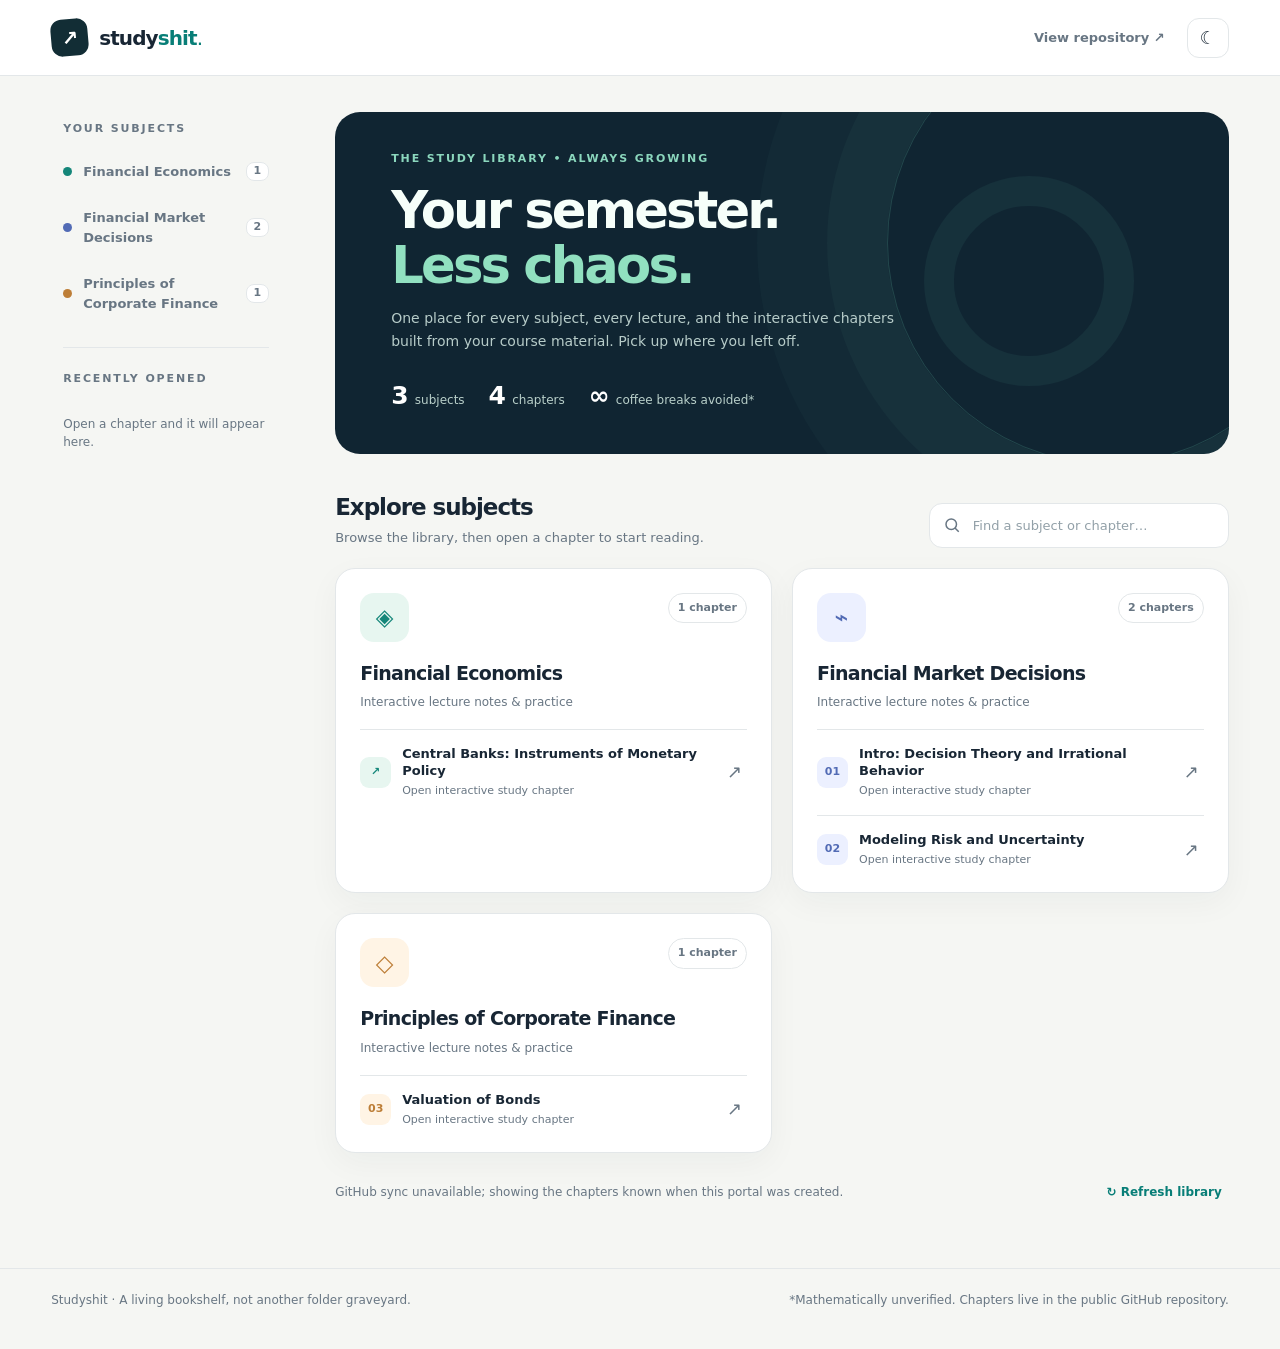
==== index.html @ 7a739404 "Add GitHub Pages study library portal with automatic chapter discovery" ====
<!doctype html>
<html lang="en">
<head>
<meta charset="utf-8">
<meta name="viewport" content="width=device-width, initial-scale=1">
<meta name="theme-color" content="#101d2d">
<meta name="description" content="A living library of interactive finance lectures, organized by subject and chapter.">
<title>Studyshit | Your study library</title>
<style>
:root{color-scheme:light;--bg:#f5f6f3;--paper:#fff;--ink:#182634;--muted:#687683;--line:#e3e7e9;--accent:#087e77;--soft:#e9f5f0;--shadow:0 10px 32px rgba(25,42,50,.045);font-family:Inter,ui-sans-serif,system-ui,-apple-system,BlinkMacSystemFont,"Segoe UI",sans-serif}
*{box-sizing:border-box}
html{scroll-behavior:smooth}
body{margin:0;background:var(--bg);color:var(--ink);line-height:1.5}
button,input{font:inherit}
a{color:inherit;text-decoration:none}
button{cursor:pointer}
:focus-visible{outline:3px solid #23bfae;outline-offset:3px}
.topbar{height:76px;display:flex;align-items:center;justify-content:space-between;gap:16px;padding:0 clamp(18px,4vw,56px);border-bottom:1px solid var(--line);background:var(--paper)}
.brand{display:inline-flex;align-items:center;gap:11px;font-size:20px;font-weight:850;letter-spacing:-.9px}
.brand-mark{display:grid;place-items:center;background:#122d35;color:#fff;width:37px;height:37px;border-radius:11px;font-size:20px;transform:rotate(-5deg)}
.brand span:last-child span{color:var(--accent)}
.top-actions{display:flex;align-items:center;gap:12px}
.small-link{font-size:13px;font-weight:700;color:var(--muted);padding:10px}
.small-link:hover{color:var(--accent)}
.icon-button{border:1px solid var(--line);background:var(--paper);color:var(--ink);min-width:40px;height:40px;padding:0 12px;border-radius:12px;font-size:18px}
.icon-button:hover{border-color:var(--accent)}
.layout{max-width:1490px;margin:0 auto;display:grid;grid-template-columns:230px minmax(0,1fr);gap:54px;padding:36px clamp(18px,4vw,56px) 60px}
.sidebar{position:sticky;top:28px;align-self:start;padding-top:9px}
.sidebar-title,.eyebrow{font-size:11px;font-weight:800;letter-spacing:.17em;text-transform:uppercase;color:var(--muted)}
.sidebar-title{padding:0 12px 13px}
.subject-nav{display:grid;gap:5px}
.subject-nav a{display:flex;align-items:center;gap:11px;border-radius:11px;padding:11px 12px;color:var(--muted);font-size:13px;font-weight:650}
.subject-nav a:hover{background:var(--paper);color:var(--ink)}
.subject-nav .dot{width:9px;height:9px;border-radius:50%;background:var(--dot,#7c9ead);flex:none}
.subject-nav .nav-count{margin-left:auto;font-size:11px;color:var(--muted);background:var(--paper);border:1px solid var(--line);border-radius:8px;padding:0 7px}
.sidebar-divider{height:1px;background:var(--line);margin:23px 12px}
.recent-list{display:grid;gap:6px}
.recent-item{padding:10px 12px;font-size:12px;line-height:1.35;color:var(--muted);border-radius:10px;display:block}
.recent-item:hover{background:var(--paper);color:var(--ink)}
.recent-item strong{display:block;color:var(--ink);font-size:12px;font-weight:750;margin-bottom:2px}
.quiet{font-size:12px;color:var(--muted);padding:2px 12px}
.main{min-width:0}
.hero{position:relative;overflow:hidden;min-height:275px;border-radius:25px;background:#102532;color:#f6fffa;padding:39px clamp(25px,4.5vw,56px);display:flex;align-items:center;isolation:isolate}
.hero:before,.hero:after{content:"";position:absolute;z-index:-1;border:1px solid rgba(125,234,199,.17);border-radius:50%;pointer-events:none}
.hero:before{width:440px;height:440px;right:-100px;top:-90px;box-shadow:0 0 0 60px rgba(133,229,196,.035),0 0 0 130px rgba(133,229,196,.025)}
.hero:after{width:150px;height:150px;right:95px;top:64px;border-width:30px;opacity:.35}
.hero .eyebrow{color:#8bd7bd}
.hero h1{font-size:clamp(31px,4vw,53px);max-width:660px;margin:15px 0 13px;line-height:1.09;font-weight:830;letter-spacing:-.055em}
.hero h1 em{font-style:normal;color:#91e0c0}
.hero p{color:#b7ccc9;font-size:14px;max-width:520px;margin:0;line-height:1.65}
.stats{display:flex;flex-wrap:wrap;gap:24px;margin-top:24px;align-items:center}
.stat{display:flex;align-items:baseline;gap:7px;color:#b9d0ca;font-size:12px}
.stat strong{font-weight:850;color:#fff;font-size:25px;letter-spacing:-.03em}
.content-heading{display:flex;align-items:end;justify-content:space-between;gap:20px;margin:36px 0 20px}
.content-heading h2{margin:0;font-size:23px;letter-spacing:-.045em}
.content-heading p{font-size:13px;margin:4px 0 0;color:var(--muted)}
.search-area{display:flex;align-items:center;gap:10px;max-width:300px;flex:1;background:var(--paper);border:1px solid var(--line);border-radius:13px;padding:0 13px;min-height:45px}
.search-area:focus-within{border-color:var(--accent)}
.search-area svg{flex:none;color:var(--muted)}
.search-area input{width:100%;border:0;outline:0;background:transparent;color:var(--ink);font-size:13px}
.search-area input::placeholder{color:#92a0a8}
.subject-grid{display:grid;grid-template-columns:repeat(2,minmax(0,1fr));gap:20px}
.subject-card{--tone:#12847c;--tint:#eaf8f2;background:var(--paper);border:1px solid var(--line);box-shadow:var(--shadow);border-radius:20px;padding:24px;min-width:0;scroll-margin-top:25px}
.subject-card:hover{border-color:color-mix(in srgb,var(--tone),var(--line) 72%)}
.card-top{display:flex;align-items:flex-start;justify-content:space-between;gap:12px}
.subject-icon{width:49px;height:49px;border-radius:14px;background:var(--tint);color:var(--tone);display:grid;place-items:center;font-size:23px;font-weight:800;flex:none}
.subject-count{color:var(--muted);font-size:11px;font-weight:700;border:1px solid var(--line);border-radius:999px;padding:6px 9px}
.subject-card h3{font-size:19px;letter-spacing:-.038em;line-height:1.22;margin:20px 0 8px}
.subject-meta{margin:0 0 18px;color:var(--muted);font-size:12px}
.chapter-list{border-top:1px solid var(--line)}
.chapter-row{display:flex;align-items:center;gap:12px;border-bottom:1px solid var(--line);padding:15px 0;min-width:0}
.chapter-row:last-child{border-bottom:0;padding-bottom:0}
.chapter-link{flex:1;min-width:0;display:flex;align-items:center;gap:11px}
.chapter-link:hover .chapter-name{color:var(--tone)}
.chapter-number{width:31px;height:31px;display:grid;place-items:center;background:var(--tint);border-radius:9px;color:var(--tone);font-size:11px;font-weight:800;flex:none}
.chapter-info{min-width:0}
.chapter-name{display:block;font-weight:740;font-size:13px;line-height:1.32}
.chapter-note{display:block;font-size:11px;color:var(--muted);margin-top:4px}
.open-plain{font-size:18px;color:var(--muted);padding:5px;border-radius:7px;line-height:1}
.open-plain:hover{color:var(--tone);background:var(--tint)}
.empty{background:var(--paper);border:1px dashed var(--line);border-radius:16px;padding:25px;font-size:14px;color:var(--muted);grid-column:1/-1}
.refresh-row{display:flex;justify-content:space-between;align-items:center;gap:12px;margin-top:23px;font-size:12px;color:var(--muted);flex-wrap:wrap}
.text-button{border:0;background:none;color:var(--accent);font-size:12px;font-weight:800;padding:7px}
.text-button:hover{text-decoration:underline}
.footer{max-width:1490px;margin:auto;padding:22px clamp(18px,4vw,56px) 40px;border-top:1px solid var(--line);font-size:12px;color:var(--muted);display:flex;justify-content:space-between;gap:14px;flex-wrap:wrap}
.reader-mode .layout{display:block;padding-top:20px;max-width:1550px}
.reader-mode .sidebar,.reader-mode .library-view,.reader-mode .footer{display:none}
.reader-view{display:none}
.reader-mode .reader-view{display:block}
.reader-toolbar{display:flex;align-items:center;justify-content:space-between;gap:15px;padding:0 0 15px;flex-wrap:wrap}
.reader-toolbar h1{margin:4px 0 0;font-size:19px;line-height:1.3}
.reader-toolbar p{margin:0;font-size:11px;color:var(--muted)}
.reader-buttons{display:flex;align-items:center;gap:9px;flex-wrap:wrap}
.reader-action{border:1px solid var(--line);border-radius:10px;background:var(--paper);padding:10px 13px;font-size:12px;font-weight:750}
.reader-action:hover{border-color:var(--accent);color:var(--accent)}
.reader-frame{display:block;width:100%;height:calc(100vh - 194px);min-height:550px;border:1px solid var(--line);border-radius:15px;background:#fff}
noscript{display:block;margin:18px;font-size:14px}
noscript a{color:var(--accent);text-decoration:underline}
[data-theme=dark]{color-scheme:dark;--bg:#101923;--paper:#1b2833;--ink:#ecf4f2;--muted:#a6b9c3;--line:#304350;--accent:#78d8bc;--soft:#243b37;--shadow:none}
[data-theme=dark] .brand-mark{background:#305950}
[data-theme=dark] .subject-card{--tint:#263d41}
[data-theme=dark] .chapter-row .chapter-number{background:#263d41}
[data-theme=dark] .search-area input::placeholder{color:#91a4ae}
@media(max-width:1100px){.layout{gap:25px;grid-template-columns:190px minmax(0,1fr)}.subject-grid{grid-template-columns:1fr}.hero{min-height:240px}}
@media(max-width:720px){.topbar{height:65px;padding:0 18px}.small-link{display:none}.layout{display:block;padding:20px 16px 45px}.sidebar{position:static;padding:0 0 20px}.sidebar-title,.sidebar-divider,.recent-list,.sidebar .quiet{display:none}.subject-nav{display:flex;overflow:auto;gap:8px;padding-bottom:3px;scrollbar-width:thin}.subject-nav a{white-space:nowrap;background:var(--paper);border:1px solid var(--line);padding:8px 11px}.subject-nav .nav-count{display:none}.hero{border-radius:18px;padding:30px 25px;min-height:235px}.hero:before{right:-280px}.hero:after{display:none}.hero h1{font-size:35px}.hero p{font-size:13px}.stats{gap:18px}.stat strong{font-size:22px}.content-heading{display:block;margin-top:30px}.search-area{max-width:none;margin-top:15px}.subject-card{padding:21px}.footer{padding:20px}.reader-mode .layout{padding:15px 10px}.reader-frame{height:calc(100dvh - 210px);min-height:360px;border-radius:10px}.reader-toolbar{padding:0 5px 12px}.reader-toolbar h1{font-size:16px}}
@media(prefers-reduced-motion:reduce){html{scroll-behavior:auto}}
@media print{.topbar,.sidebar,.search-area,.refresh-row,.footer,.reader-view{display:none!important}.layout{display:block}.hero{color:#000;background:#fff;min-height:0;padding:0}.hero h1 em{color:#000}.hero p,.stat,.stat strong{color:#000}.subject-grid{display:block}.subject-card{break-inside:avoid;margin:15px 0;box-shadow:none}}
</style>
</head>
<body>
<header class="topbar">
 <a class="brand" href="./" aria-label="Studyshit home"><span class="brand-mark" aria-hidden="true">↗</span><span>study<span>shit</span><span style="font-weight:400">.</span></span></a>
 <div class="top-actions"><a class="small-link" href="https://github.com/creativeidiot123/studyshit" target="_blank" rel="noopener noreferrer">View repository ↗</a><button class="icon-button" id="theme-toggle" aria-label="Toggle dark mode" title="Toggle dark mode">☾</button></div>
</header>
<div class="layout">
 <aside class="sidebar" aria-label="Library navigation">
  <div class="sidebar-title">YOUR SUBJECTS</div><nav class="subject-nav" id="subject-nav"><span class="quiet">Loading subjects…</span></nav>
  <div class="sidebar-divider"></div>
  <div class="sidebar-title">RECENTLY OPENED</div><div class="recent-list" id="recent-list"><p class="quiet">Your recent chapters will show up here.</p></div>
 </aside>
 <main class="main">
  <div class="library-view" id="library-view">
   <section class="hero" aria-labelledby="hero-title">
    <div><div class="eyebrow">THE STUDY LIBRARY • ALWAYS GROWING</div>
    <h1 id="hero-title">Your semester.<br><em>Less chaos.</em></h1>
    <p>One place for every subject, every lecture, and the interactive chapters built from your course material. Pick up where you left off.</p>
    <div class="stats"><div class="stat"><strong id="subject-total">3</strong> subjects</div><div class="stat"><strong id="chapter-total">4</strong> chapters</div><div class="stat"><strong>∞</strong> coffee breaks avoided*</div></div></div>
   </section>
   <div class="content-heading"><div><h2>Explore subjects</h2><p id="listing-subtitle">Browse the library, then open a chapter to start reading.</p></div>
    <label class="search-area" aria-label="Search subjects and chapters">
     <svg width="18" height="18" viewBox="0 0 24 24" fill="none" stroke="currentColor" stroke-width="2" aria-hidden="true"><circle cx="11" cy="11" r="7"></circle><path d="m16 16 5 5"></path></svg>
     <input id="search" type="search" autocomplete="off" placeholder="Find a subject or chapter…" aria-label="Search subjects and chapters">
    </label>
   </div>
   <div id="subject-grid" class="subject-grid" aria-live="polite"><div class="empty">Loading the library…</div></div>
   <div class="refresh-row"><span id="source-note">Checking the GitHub repository…</span><button class="text-button" id="refresh-button" type="button">↻ Refresh library</button></div>
  </div>
  <section class="reader-view" id="reader-view" aria-label="Chapter reader">
   <div class="reader-toolbar">
    <div><p id="reader-subject">YOUR STUDY CHAPTER</p><h1 id="reader-title">Chapter</h1></div>
    <div class="reader-buttons"><a class="reader-action" href="./">← All subjects</a><a class="reader-action" id="standalone-link" href="./">Open full page ↗</a></div>
   </div>
   <iframe class="reader-frame" id="reader-frame" title="Interactive study chapter"></iframe>
  </section>
 </main>
</div>
<footer class="footer"><span>Studyshit · A living bookshelf, not another folder graveyard.</span><span>*Mathematically unverified. Chapters live in the public GitHub repository.</span></footer>
<noscript><p>JavaScript is required for the searchable portal. You can still open the existing chapters directly:</p><ul>
<li><a href="subjects/financial-economics/lectures/central-banks-instruments-of-monetary-policy/study.html">Central Banks: Instruments of Monetary Policy</a></li>
<li><a href="subjects/financial-market-decisions/lectures/intro-decision-theory-and-irrational-behavior/study.html">Intro: Decision Theory and Irrational Behavior</a></li>
<li><a href="subjects/financial-market-decisions/lectures/02-modeling-risk-and-uncertainty/study.html">Modeling Risk and Uncertainty</a></li>
<li><a href="subjects/principles-of-corporate-finance/lectures/lecture-03-valuation-of-bonds/study.html">Valuation of Bonds</a></li>
</ul></noscript>
<script>
(function(){
"use strict";
var REPO="creativeidiot123/studyshit";
var BRANCH="main";
var TREE_URL="https://api.github.com/repos/"+REPO+"/git/trees/"+BRANCH+"?recursive=1";
var FALLBACK=[
"subjects/financial-economics/lectures/central-banks-instruments-of-monetary-policy/study.html",
"subjects/financial-market-decisions/lectures/intro-decision-theory-and-irrational-behavior/study.html",
"subjects/financial-market-decisions/lectures/02-modeling-risk-and-uncertainty/study.html",
"subjects/principles-of-corporate-finance/lectures/lecture-03-valuation-of-bonds/study.html"
];
var PATH_RULE=/^subjects\/[a-z0-9][a-z0-9-]*\/lectures\/[a-z0-9][a-z0-9-]*\/study\.html$/;
var SUBJECT_LABELS={"financial-economics":"Financial Economics","financial-market-decisions":"Financial Market Decisions","principles-of-corporate-finance":"Principles of Corporate Finance"};
var CHAPTER_LABELS={"central-banks-instruments-of-monetary-policy":"Central Banks: Instruments of Monetary Policy","intro-decision-theory-and-irrational-behavior":"Intro: Decision Theory and Irrational Behavior","02-modeling-risk-and-uncertainty":"Modeling Risk and Uncertainty","lecture-03-valuation-of-bonds":"Valuation of Bonds"};
var PALETTES=[["#148679","#e7f6f0","◈"],["#526bb5","#ecf0ff","⌁"],["#bd7e37","#fff4e5","◇"],["#9571b5","#f4edfb","◎"],["#3184a7","#e7f4fa","✳"]];
var entries=FALLBACK.map(fromPath);
var statusByPath={};
var search=document.getElementById("search");
var grid=document.getElementById("subject-grid");
var nav=document.getElementById("subject-nav");
var sourceNote=document.getElementById("source-note");
function readStore(key,fallback){try{return JSON.parse(localStorage.getItem(key))||fallback}catch(e){return fallback}}
function putStore(key,val){try{localStorage.setItem(key,JSON.stringify(val))}catch(e){}}
function titleCase(slug){return slug.split("-").map(function(word){return word?word[0].toUpperCase()+word.slice(1):""}).join(" ")}
function fromPath(path){var p=path.split("/");return {path:path,subject:p[1],slug:p[3]}}
function getSubject(slug){return SUBJECT_LABELS[slug]||titleCase(slug)}
function getChapter(slug){return CHAPTER_LABELS[slug]||titleCase(slug.replace(/^lecture-\d+-/,"").replace(/^\d+-/,""))}
function chapterNumber(slug){var match=slug.match(/^(?:lecture-)?(\d+)-/);return match?String(Number(match[1])).padStart(2,"0"):slug.indexOf("intro")===0?"01":"↗"}
function sequence(slug){if(slug.indexOf("intro")===0)return 0;var match=slug.match(/^(?:lecture-)?(\d+)-/);return match?Number(match[1]):100}
function linkFor(path){return "./?read="+encodeURIComponent(path)}
function node(tag,cls,text){var el=document.createElement(tag);if(cls)el.className=cls;if(text!=null)el.textContent=text;return el}
function saveRecent(entry){var h=readStore("studyshit_portal_recent",[]).filter(function(item){return item.path!==entry.path});h.unshift({path:entry.path,slug:entry.slug,subject:entry.subject});putStore("studyshit_portal_recent",h.slice(0,6))}
function renderRecent(){var holder=document.getElementById("recent-list");holder.replaceChildren();var data=readStore("studyshit_portal_recent",[]).filter(function(item){return PATH_RULE.test(item.path)});if(!data.length){holder.appendChild(node("p","quiet","Open a chapter and it will appear here."));return}data.slice(0,4).forEach(function(item){var a=node("a","recent-item");a.href=linkFor(item.path);a.appendChild(node("strong","",getChapter(item.slug)));a.appendChild(node("span","",getSubject(item.subject)));a.addEventListener("click",function(){saveRecent(item)});holder.appendChild(a)})}
function grouped(){var by={};entries.forEach(function(e){(by[e.subject]||(by[e.subject]=[])).push(e)});return Object.keys(by).sort().map(function(k){return {slug:k,chapters:by[k].sort(function(a,b){return sequence(a.slug)-sequence(b.slug)||a.slug.localeCompare(b.slug,undefined,{numeric:true})})}})}
function render(){
var all=grouped(),q=search.value.trim().toLowerCase();
var visible=all.map(function(s){return {slug:s.slug,chapters:s.chapters.filter(function(e){return getSubject(s.slug).toLowerCase().includes(q)||getChapter(e.slug).toLowerCase().includes(q)||e.slug.includes(q)})}}).filter(function(s){return s.chapters.length});
document.getElementById("subject-total").textContent=String(all.length);
document.getElementById("chapter-total").textContent=String(entries.length);
document.getElementById("listing-subtitle").textContent=q?visible.reduce(function(sum,s){return sum+s.chapters.length},0)+" matching chapters":"Browse the library, then open a chapter to start reading.";
nav.replaceChildren();grid.replaceChildren();
all.forEach(function(s,index){var p=PALETTES[index%PALETTES.length],a=node("a");a.href="#subject-"+s.slug;a.style.setProperty("--dot",p[0]);a.appendChild(node("span","dot"));a.appendChild(node("span","",getSubject(s.slug)));a.appendChild(node("span","nav-count",String(s.chapters.length)));nav.appendChild(a)});
if(!visible.length){grid.appendChild(node("div","empty","No chapters match that search. Try a subject name or a keyword from the lecture."));return}
visible.forEach(function(s){var index=all.findIndex(function(x){return x.slug===s.slug}),p=PALETTES[index%PALETTES.length];
var card=node("article","subject-card");card.id="subject-"+s.slug;card.style.setProperty("--tone",p[0]);card.style.setProperty("--tint",p[1]);
var top=node("div","card-top"),ic=node("div","subject-icon",p[2]);ic.setAttribute("aria-hidden","true");top.appendChild(ic);top.appendChild(node("span","subject-count",s.chapters.length+" "+(s.chapters.length===1?"chapter":"chapters")));card.appendChild(top);
card.appendChild(node("h3","",getSubject(s.slug)));card.appendChild(node("p","subject-meta","Interactive lecture notes & practice"));
var list=node("div","chapter-list");
s.chapters.forEach(function(ch){var row=node("div","chapter-row"),a=node("a","chapter-link");a.href=linkFor(ch.path);
a.addEventListener("click",function(){saveRecent(ch)});
a.appendChild(node("span","chapter-number",chapterNumber(ch.slug)));
var info=node("span","chapter-info");info.appendChild(node("span","chapter-name",getChapter(ch.slug)));
var stage=statusByPath[ch.path];info.appendChild(node("span","chapter-note",stage===7?"Pipeline: stage 7 of 7":typeof stage==="number"?"Pipeline: stage "+stage+" of 7 complete":"Open interactive study chapter"));a.appendChild(info);row.appendChild(a);
var standalone=node("a","open-plain","↗");standalone.href=ch.path;standalone.target="_blank";standalone.rel="noopener noreferrer";standalone.title="Open chapter as a standalone page";standalone.setAttribute("aria-label","Open "+getChapter(ch.slug)+" in a new tab");standalone.addEventListener("click",function(){saveRecent(ch)});row.appendChild(standalone);list.appendChild(row)});
card.appendChild(list);grid.appendChild(card)});
}
function showReader(){
var path=new URLSearchParams(location.search).get("read");if(!path)return false;
if(!PATH_RULE.test(path)){history.replaceState(null,"",location.pathname);return false}
var entry=fromPath(path);
document.body.classList.add("reader-mode");
document.title=getChapter(entry.slug)+" | Studyshit";
document.getElementById("reader-subject").textContent=getSubject(entry.subject);
document.getElementById("reader-title").textContent=getChapter(entry.slug);
document.getElementById("standalone-link").href=path;
var frame=document.getElementById("reader-frame");frame.title=getChapter(entry.slug);frame.src=path;
saveRecent(entry);return true
}
var currentTheme=readStore("studyshit_theme","light");
if(currentTheme!=="dark")currentTheme="light";
function setTheme(theme){document.documentElement.setAttribute("data-theme",theme);document.getElementById("theme-toggle").textContent=theme==="dark"?"☀":"☾";document.getElementById("theme-toggle").setAttribute("aria-label",theme==="dark"?"Switch to light mode":"Switch to dark mode")}
setTheme(currentTheme);
document.getElementById("theme-toggle").addEventListener("click",function(){currentTheme=currentTheme==="dark"?"light":"dark";setTheme(currentTheme);putStore("studyshit_theme",currentTheme)});
if(showReader())return;
renderRecent();render();search.addEventListener("input",render);
async function updateStages(){
var results=await Promise.allSettled(entries.map(async function(e){var url="https://raw.githubusercontent.com/"+REPO+"/"+BRANCH+"/"+e.path.replace(/study\.html$/,"state.json");var response=await fetch(url);if(!response.ok)throw new Error("no state");var state=await response.json();return {path:e.path,stage:state.stage}}));
results.forEach(function(r){if(r.status==="fulfilled"&&Number.isInteger(r.value.stage))statusByPath[r.value.path]=r.value.stage});
render()
}
async function refresh(force){
if(!force){try{var cached=JSON.parse(sessionStorage.getItem("studyshit_tree_cache")||"null");if(cached&&Date.now()-cached.time<5*60*1000&&Array.isArray(cached.paths)){entries=cached.paths.filter(function(p){return PATH_RULE.test(p)}).map(fromPath);sourceNote.textContent="Synced from GitHub · cached for a few minutes";render();updateStages();return}}catch(e){}}
sourceNote.textContent="Syncing subjects and chapters from GitHub…";
try{
var response=await fetch(TREE_URL,{cache:"no-store"});if(!response.ok)throw new Error("GitHub returned "+response.status);
var data=await response.json();if(!Array.isArray(data.tree)||data.truncated)throw new Error("Incomplete repository listing");
var paths=data.tree.filter(function(item){return item.type==="blob"&&PATH_RULE.test(item.path)}).map(function(item){return item.path});
entries=paths.map(fromPath);
try{sessionStorage.setItem("studyshit_tree_cache",JSON.stringify({time:Date.now(),paths:paths}))}catch(e){}
sourceNote.textContent="Live from GitHub · new chapters appear automatically";render();updateStages()
}catch(error){sourceNote.textContent="GitHub sync unavailable; showing the chapters known when this portal was created.";entries=FALLBACK.map(fromPath);render();updateStages()}
}
document.getElementById("refresh-button").addEventListener("click",function(){refresh(true)});
refresh(false);
})();
</script>
</body>
</html>
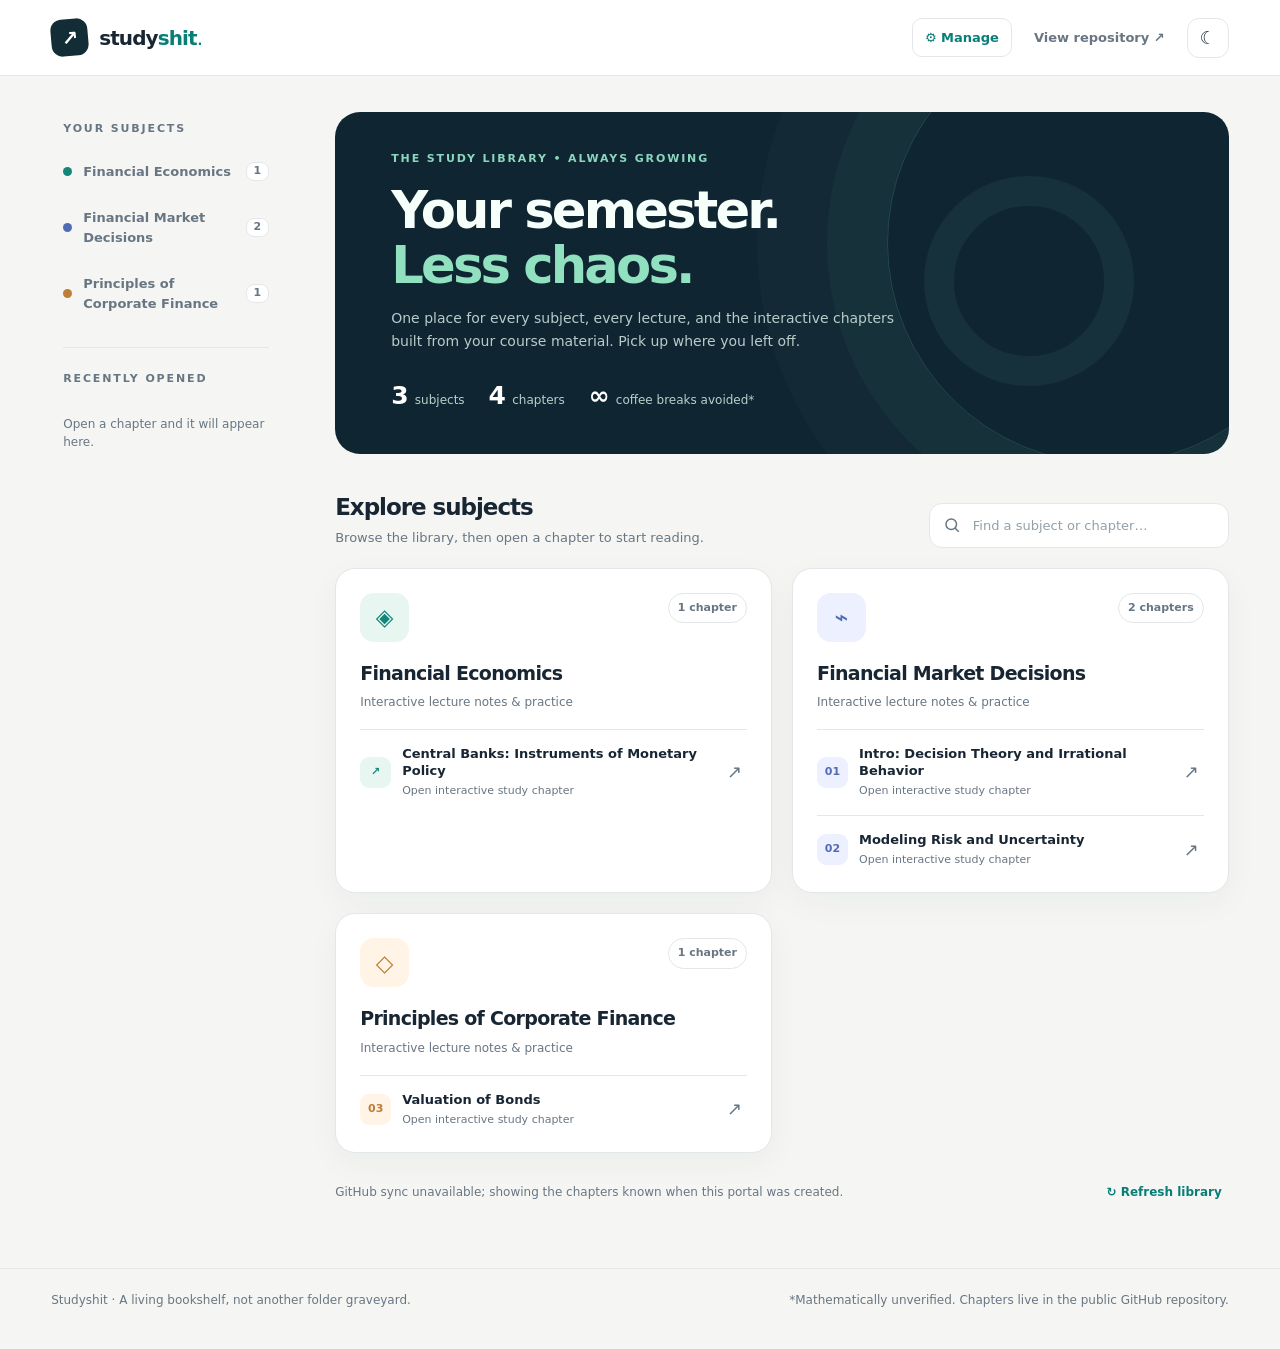
==== commit bc49a7f3: "Use editable GitHub catalog in portal ordering and navigation; add manage link" ====
--- a/index.html
+++ b/index.html
@@ -21,7 +21,7 @@
 .brand span:last-child span{color:var(--accent)}
 .top-actions{display:flex;align-items:center;gap:12px}
 .small-link{font-size:13px;font-weight:700;color:var(--muted);padding:10px}
-.small-link:hover{color:var(--accent)}
+.small-link:hover{color:var(--accent)}.manage-link{color:var(--accent);border:1px solid var(--line);border-radius:10px;padding:9px 12px;background:var(--paper)}.manage-link:hover{border-color:var(--accent)}
 .icon-button{border:1px solid var(--line);background:var(--paper);color:var(--ink);min-width:40px;height:40px;padding:0 12px;border-radius:12px;font-size:18px}
 .icon-button:hover{border-color:var(--accent)}
 .layout{max-width:1490px;margin:0 auto;display:grid;grid-template-columns:230px minmax(0,1fr);gap:54px;padding:36px clamp(18px,4vw,56px) 60px}
@@ -102,7 +102,7 @@
 [data-theme=dark] .chapter-row .chapter-number{background:#263d41}
 [data-theme=dark] .search-area input::placeholder{color:#91a4ae}
 @media(max-width:1100px){.layout{gap:25px;grid-template-columns:190px minmax(0,1fr)}.subject-grid{grid-template-columns:1fr}.hero{min-height:240px}}
-@media(max-width:720px){.topbar{height:65px;padding:0 18px}.small-link{display:none}.layout{display:block;padding:20px 16px 45px}.sidebar{position:static;padding:0 0 20px}.sidebar-title,.sidebar-divider,.recent-list,.sidebar .quiet{display:none}.subject-nav{display:flex;overflow:auto;gap:8px;padding-bottom:3px;scrollbar-width:thin}.subject-nav a{white-space:nowrap;background:var(--paper);border:1px solid var(--line);padding:8px 11px}.subject-nav .nav-count{display:none}.hero{border-radius:18px;padding:30px 25px;min-height:235px}.hero:before{right:-280px}.hero:after{display:none}.hero h1{font-size:35px}.hero p{font-size:13px}.stats{gap:18px}.stat strong{font-size:22px}.content-heading{display:block;margin-top:30px}.search-area{max-width:none;margin-top:15px}.subject-card{padding:21px}.footer{padding:20px}.reader-mode .layout{padding:15px 10px}.reader-frame{height:calc(100dvh - 210px);min-height:360px;border-radius:10px}.reader-toolbar{padding:0 5px 12px}.reader-toolbar h1{font-size:16px}}
+@media(max-width:720px){.topbar{height:65px;padding:0 18px}.small-link:not(.manage-link){display:none}.manage-link{font-size:11px;padding:7px 9px}.layout{display:block;padding:20px 16px 45px}.sidebar{position:static;padding:0 0 20px}.sidebar-title,.sidebar-divider,.recent-list,.sidebar .quiet{display:none}.subject-nav{display:flex;overflow:auto;gap:8px;padding-bottom:3px;scrollbar-width:thin}.subject-nav a{white-space:nowrap;background:var(--paper);border:1px solid var(--line);padding:8px 11px}.subject-nav .nav-count{display:none}.hero{border-radius:18px;padding:30px 25px;min-height:235px}.hero:before{right:-280px}.hero:after{display:none}.hero h1{font-size:35px}.hero p{font-size:13px}.stats{gap:18px}.stat strong{font-size:22px}.content-heading{display:block;margin-top:30px}.search-area{max-width:none;margin-top:15px}.subject-card{padding:21px}.footer{padding:20px}.reader-mode .layout{padding:15px 10px}.reader-frame{height:calc(100dvh - 210px);min-height:360px;border-radius:10px}.reader-toolbar{padding:0 5px 12px}.reader-toolbar h1{font-size:16px}}
 @media(prefers-reduced-motion:reduce){html{scroll-behavior:auto}}
 @media print{.topbar,.sidebar,.search-area,.refresh-row,.footer,.reader-view{display:none!important}.layout{display:block}.hero{color:#000;background:#fff;min-height:0;padding:0}.hero h1 em{color:#000}.hero p,.stat,.stat strong{color:#000}.subject-grid{display:block}.subject-card{break-inside:avoid;margin:15px 0;box-shadow:none}}
 </style>
@@ -110,7 +110,7 @@
 <body>
 <header class="topbar">
  <a class="brand" href="./" aria-label="Studyshit home"><span class="brand-mark" aria-hidden="true">↗</span><span>study<span>shit</span><span style="font-weight:400">.</span></span></a>
- <div class="top-actions"><a class="small-link" href="https://github.com/creativeidiot123/studyshit" target="_blank" rel="noopener noreferrer">View repository ↗</a><button class="icon-button" id="theme-toggle" aria-label="Toggle dark mode" title="Toggle dark mode">☾</button></div>
+ <div class="top-actions"><a class="small-link manage-link" href="./manage.html">⚙ Manage</a><a class="small-link" href="https://github.com/creativeidiot123/studyshit" target="_blank" rel="noopener noreferrer">View repository ↗</a><button class="icon-button" id="theme-toggle" aria-label="Toggle dark mode" title="Toggle dark mode">☾</button></div>
 </header>
 <div class="layout">
  <aside class="sidebar" aria-label="Library navigation">
@@ -168,6 +168,7 @@
 var CHAPTER_LABELS={"central-banks-instruments-of-monetary-policy":"Central Banks: Instruments of Monetary Policy","intro-decision-theory-and-irrational-behavior":"Intro: Decision Theory and Irrational Behavior","02-modeling-risk-and-uncertainty":"Modeling Risk and Uncertainty","lecture-03-valuation-of-bonds":"Valuation of Bonds"};
 var PALETTES=[["#148679","#e7f6f0","◈"],["#526bb5","#ecf0ff","⌁"],["#bd7e37","#fff4e5","◇"],["#9571b5","#f4edfb","◎"],["#3184a7","#e7f4fa","✳"]];
 var entries=FALLBACK.map(fromPath);
+var catalog={version:1,subjects:[],chapters:[]};
 var statusByPath={};
 var search=document.getElementById("search");
 var grid=document.getElementById("subject-grid");
@@ -177,18 +178,18 @@
 function putStore(key,val){try{localStorage.setItem(key,JSON.stringify(val))}catch(e){}}
 function titleCase(slug){return slug.split("-").map(function(word){return word?word[0].toUpperCase()+word.slice(1):""}).join(" ")}
 function fromPath(path){var p=path.split("/");return {path:path,subject:p[1],slug:p[3]}}
-function getSubject(slug){return SUBJECT_LABELS[slug]||titleCase(slug)}
-function getChapter(slug){return CHAPTER_LABELS[slug]||titleCase(slug.replace(/^lecture-\d+-/,"").replace(/^\d+-/,""))}
+function getSubject(slug){var named=catalog.subjects.find(function(s){return s.slug===slug});return named&&named.title||SUBJECT_LABELS[slug]||titleCase(slug)}
+function getChapter(slug,path){var named=catalog.chapters.find(function(c){return c.path===(path||entries.find(function(e){return e.slug===slug})?.path)});return named&&named.title||CHAPTER_LABELS[slug]||titleCase(slug.replace(/^lecture-\d+-/,"").replace(/^\d+-/,""))}
 function chapterNumber(slug){var match=slug.match(/^(?:lecture-)?(\d+)-/);return match?String(Number(match[1])).padStart(2,"0"):slug.indexOf("intro")===0?"01":"↗"}
 function sequence(slug){if(slug.indexOf("intro")===0)return 0;var match=slug.match(/^(?:lecture-)?(\d+)-/);return match?Number(match[1]):100}
 function linkFor(path){return "./?read="+encodeURIComponent(path)}
 function node(tag,cls,text){var el=document.createElement(tag);if(cls)el.className=cls;if(text!=null)el.textContent=text;return el}
 function saveRecent(entry){var h=readStore("studyshit_portal_recent",[]).filter(function(item){return item.path!==entry.path});h.unshift({path:entry.path,slug:entry.slug,subject:entry.subject});putStore("studyshit_portal_recent",h.slice(0,6))}
-function renderRecent(){var holder=document.getElementById("recent-list");holder.replaceChildren();var data=readStore("studyshit_portal_recent",[]).filter(function(item){return PATH_RULE.test(item.path)});if(!data.length){holder.appendChild(node("p","quiet","Open a chapter and it will appear here."));return}data.slice(0,4).forEach(function(item){var a=node("a","recent-item");a.href=linkFor(item.path);a.appendChild(node("strong","",getChapter(item.slug)));a.appendChild(node("span","",getSubject(item.subject)));a.addEventListener("click",function(){saveRecent(item)});holder.appendChild(a)})}
-function grouped(){var by={};entries.forEach(function(e){(by[e.subject]||(by[e.subject]=[])).push(e)});return Object.keys(by).sort().map(function(k){return {slug:k,chapters:by[k].sort(function(a,b){return sequence(a.slug)-sequence(b.slug)||a.slug.localeCompare(b.slug,undefined,{numeric:true})})}})}
+function renderRecent(){var holder=document.getElementById("recent-list");holder.replaceChildren();var data=readStore("studyshit_portal_recent",[]).filter(function(item){return PATH_RULE.test(item.path)});if(!data.length){holder.appendChild(node("p","quiet","Open a chapter and it will appear here."));return}data.slice(0,4).forEach(function(item){var a=node("a","recent-item");a.href=linkFor(item.path);a.appendChild(node("strong","",getChapter(item.slug,item.path)));a.appendChild(node("span","",getSubject(item.subject)));a.addEventListener("click",function(){saveRecent(item)});holder.appendChild(a)})}
+function grouped(){var by={};entries.forEach(function(e){(by[e.subject]||(by[e.subject]=[])).push(e)});catalog.subjects.forEach(function(s){if(!by[s.slug])by[s.slug]=[]});function orderIn(list,key){var i=list.findIndex(function(x){return x[key]===this});return i<0?100000:i}return Object.keys(by).sort(function(a,b){var ai=catalog.subjects.findIndex(function(s){return s.slug===a}),bi=catalog.subjects.findIndex(function(s){return s.slug===b});return (ai<0?100000:ai)-(bi<0?100000:bi)||a.localeCompare(b)}).map(function(k){return {slug:k,chapters:by[k].sort(function(a,b){var ai=catalog.chapters.findIndex(function(c){return c.path===a.path}),bi=catalog.chapters.findIndex(function(c){return c.path===b.path});if(ai>=0&&bi>=0)return ai-bi;if(ai>=0)return -1;if(bi>=0)return 1;return sequence(a.slug)-sequence(b.slug)||a.slug.localeCompare(b.slug,undefined,{numeric:true})})}})}
 function render(){
 var all=grouped(),q=search.value.trim().toLowerCase();
-var visible=all.map(function(s){return {slug:s.slug,chapters:s.chapters.filter(function(e){return getSubject(s.slug).toLowerCase().includes(q)||getChapter(e.slug).toLowerCase().includes(q)||e.slug.includes(q)})}}).filter(function(s){return s.chapters.length});
+var visible=all.map(function(s){return {slug:s.slug,chapters:s.chapters.filter(function(e){return getSubject(s.slug).toLowerCase().includes(q)||getChapter(e.slug,e.path).toLowerCase().includes(q)||e.slug.includes(q)})}}).filter(function(s){return s.chapters.length||(!q||getSubject(s.slug).toLowerCase().includes(q))});
 document.getElementById("subject-total").textContent=String(all.length);
 document.getElementById("chapter-total").textContent=String(entries.length);
 document.getElementById("listing-subtitle").textContent=q?visible.reduce(function(sum,s){return sum+s.chapters.length},0)+" matching chapters":"Browse the library, then open a chapter to start reading.";
@@ -200,12 +201,13 @@
 var top=node("div","card-top"),ic=node("div","subject-icon",p[2]);ic.setAttribute("aria-hidden","true");top.appendChild(ic);top.appendChild(node("span","subject-count",s.chapters.length+" "+(s.chapters.length===1?"chapter":"chapters")));card.appendChild(top);
 card.appendChild(node("h3","",getSubject(s.slug)));card.appendChild(node("p","subject-meta","Interactive lecture notes & practice"));
 var list=node("div","chapter-list");
+if(!s.chapters.length)list.appendChild(node("p","subject-meta","No chapters yet. Use Manage to add one."));
 s.chapters.forEach(function(ch){var row=node("div","chapter-row"),a=node("a","chapter-link");a.href=linkFor(ch.path);
 a.addEventListener("click",function(){saveRecent(ch)});
 a.appendChild(node("span","chapter-number",chapterNumber(ch.slug)));
-var info=node("span","chapter-info");info.appendChild(node("span","chapter-name",getChapter(ch.slug)));
+var info=node("span","chapter-info");info.appendChild(node("span","chapter-name",getChapter(ch.slug,ch.path)));
 var stage=statusByPath[ch.path];info.appendChild(node("span","chapter-note",stage===7?"Pipeline: stage 7 of 7":typeof stage==="number"?"Pipeline: stage "+stage+" of 7 complete":"Open interactive study chapter"));a.appendChild(info);row.appendChild(a);
-var standalone=node("a","open-plain","↗");standalone.href=ch.path;standalone.target="_blank";standalone.rel="noopener noreferrer";standalone.title="Open chapter as a standalone page";standalone.setAttribute("aria-label","Open "+getChapter(ch.slug)+" in a new tab");standalone.addEventListener("click",function(){saveRecent(ch)});row.appendChild(standalone);list.appendChild(row)});
+var standalone=node("a","open-plain","↗");standalone.href=ch.path;standalone.target="_blank";standalone.rel="noopener noreferrer";standalone.title="Open chapter as a standalone page";standalone.setAttribute("aria-label","Open "+getChapter(ch.slug,ch.path)+" in a new tab");standalone.addEventListener("click",function(){saveRecent(ch)});row.appendChild(standalone);list.appendChild(row)});
 card.appendChild(list);grid.appendChild(card)});
 }
 function showReader(){
@@ -213,11 +215,11 @@
 if(!PATH_RULE.test(path)){history.replaceState(null,"",location.pathname);return false}
 var entry=fromPath(path);
 document.body.classList.add("reader-mode");
-document.title=getChapter(entry.slug)+" | Studyshit";
+document.title=getChapter(entry.slug,entry.path)+" | Studyshit";
 document.getElementById("reader-subject").textContent=getSubject(entry.subject);
-document.getElementById("reader-title").textContent=getChapter(entry.slug);
+document.getElementById("reader-title").textContent=getChapter(entry.slug,entry.path);
 document.getElementById("standalone-link").href=path;
-var frame=document.getElementById("reader-frame");frame.title=getChapter(entry.slug);frame.src=path;
+var frame=document.getElementById("reader-frame");frame.title=getChapter(entry.slug,entry.path);frame.src=path;
 saveRecent(entry);return true
 }
 var currentTheme=readStore("studyshit_theme","light");
@@ -225,14 +227,16 @@
 function setTheme(theme){document.documentElement.setAttribute("data-theme",theme);document.getElementById("theme-toggle").textContent=theme==="dark"?"☀":"☾";document.getElementById("theme-toggle").setAttribute("aria-label",theme==="dark"?"Switch to light mode":"Switch to dark mode")}
 setTheme(currentTheme);
 document.getElementById("theme-toggle").addEventListener("click",function(){currentTheme=currentTheme==="dark"?"light":"dark";setTheme(currentTheme);putStore("studyshit_theme",currentTheme)});
-if(showReader())return;
+if(showReader()){loadCatalog().then(function(){var path=new URLSearchParams(location.search).get("read");if(path&&PATH_RULE.test(path)){var item=fromPath(path);document.title=getChapter(item.slug,item.path)+" | Studyshit";document.getElementById("reader-subject").textContent=getSubject(item.subject);document.getElementById("reader-title").textContent=getChapter(item.slug,item.path)}});return}
 renderRecent();render();search.addEventListener("input",render);
+async function loadCatalog(){try{var response=await fetch("https://raw.githubusercontent.com/"+REPO+"/"+BRANCH+"/portal/catalog.json?nonce="+Date.now(),{cache:"no-store"});if(!response.ok)throw new Error("catalog request failed");var data=await response.json();if(data.version===1&&Array.isArray(data.subjects)&&Array.isArray(data.chapters)){catalog={version:1,subjects:data.subjects.filter(function(s){return s&&typeof s.slug==="string"&&typeof s.title==="string"}),chapters:data.chapters.filter(function(c){return c&&typeof c.path==="string"&&typeof c.title==="string"})}}}catch(e){}renderRecent()}
 async function updateStages(){
 var results=await Promise.allSettled(entries.map(async function(e){var url="https://raw.githubusercontent.com/"+REPO+"/"+BRANCH+"/"+e.path.replace(/study\.html$/,"state.json");var response=await fetch(url);if(!response.ok)throw new Error("no state");var state=await response.json();return {path:e.path,stage:state.stage}}));
 results.forEach(function(r){if(r.status==="fulfilled"&&Number.isInteger(r.value.stage))statusByPath[r.value.path]=r.value.stage});
 render()
 }
 async function refresh(force){
+await loadCatalog();
 if(!force){try{var cached=JSON.parse(sessionStorage.getItem("studyshit_tree_cache")||"null");if(cached&&Date.now()-cached.time<5*60*1000&&Array.isArray(cached.paths)){entries=cached.paths.filter(function(p){return PATH_RULE.test(p)}).map(fromPath);sourceNote.textContent="Synced from GitHub · cached for a few minutes";render();updateStages();return}}catch(e){}}
 sourceNote.textContent="Syncing subjects and chapters from GitHub…";
 try{
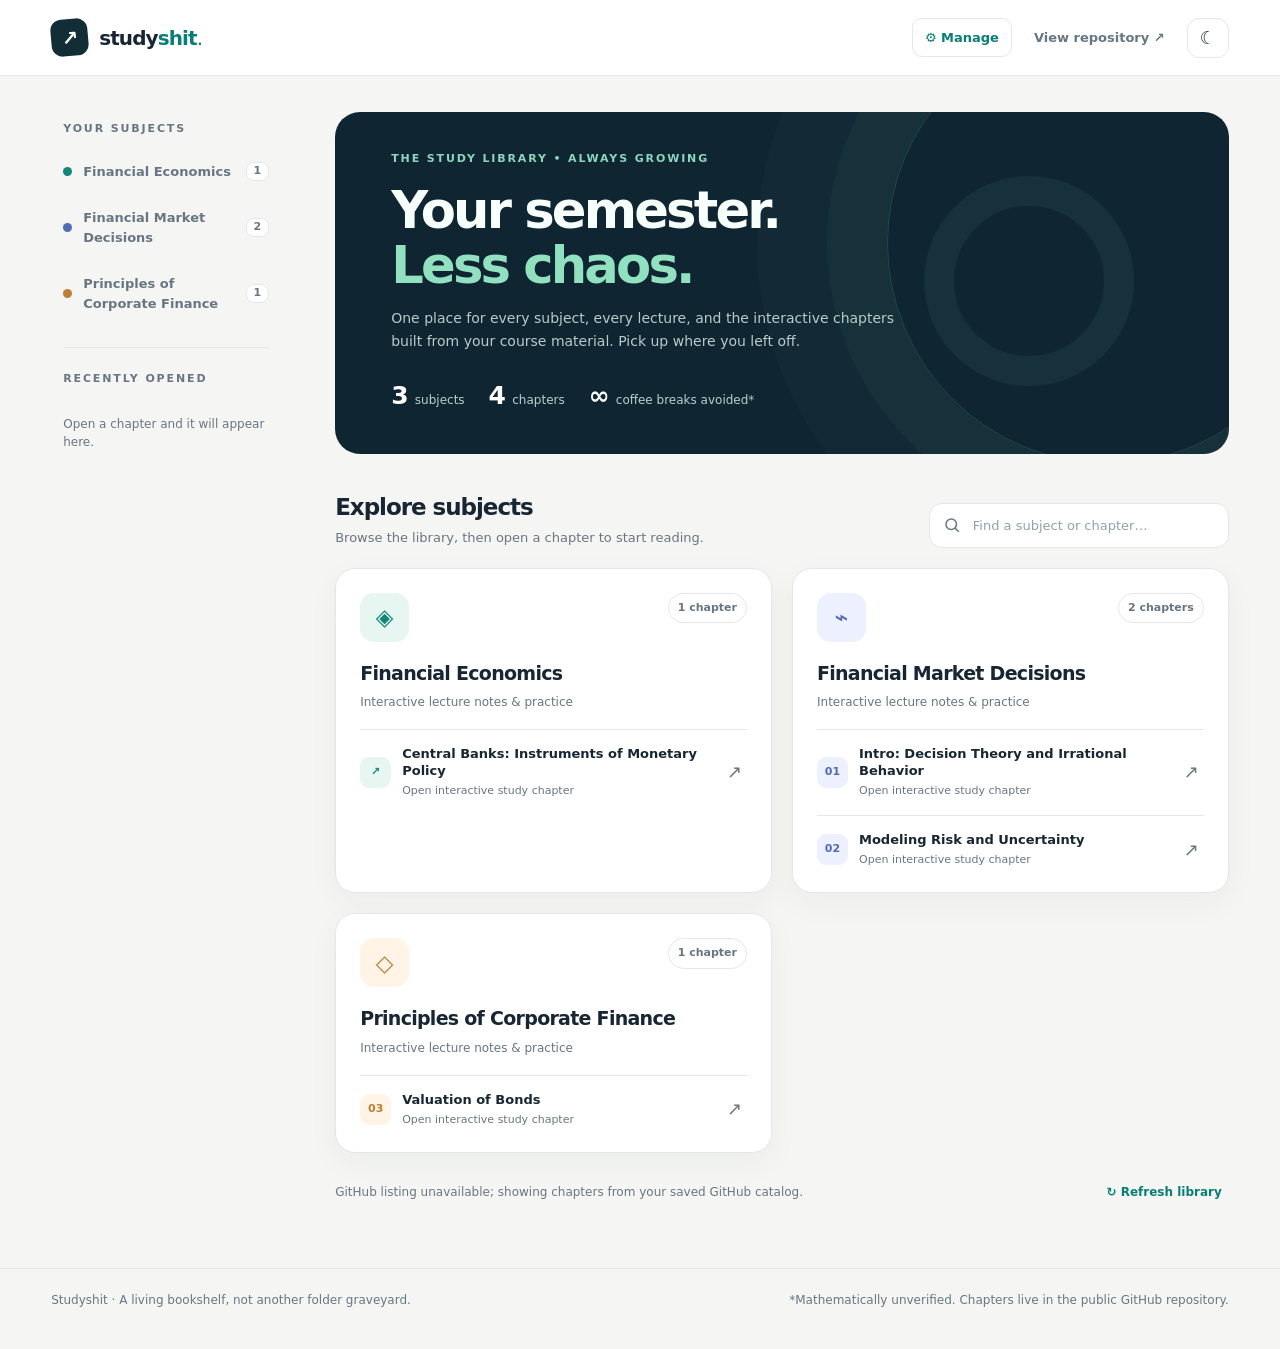
==== commit 33226be1: "Keep managed chapters visible when GitHub tree API is unavailable; invalidate stale cache on catalog" ====
--- a/index.html
+++ b/index.html
@@ -186,7 +186,7 @@
 function node(tag,cls,text){var el=document.createElement(tag);if(cls)el.className=cls;if(text!=null)el.textContent=text;return el}
 function saveRecent(entry){var h=readStore("studyshit_portal_recent",[]).filter(function(item){return item.path!==entry.path});h.unshift({path:entry.path,slug:entry.slug,subject:entry.subject});putStore("studyshit_portal_recent",h.slice(0,6))}
 function renderRecent(){var holder=document.getElementById("recent-list");holder.replaceChildren();var data=readStore("studyshit_portal_recent",[]).filter(function(item){return PATH_RULE.test(item.path)});if(!data.length){holder.appendChild(node("p","quiet","Open a chapter and it will appear here."));return}data.slice(0,4).forEach(function(item){var a=node("a","recent-item");a.href=linkFor(item.path);a.appendChild(node("strong","",getChapter(item.slug,item.path)));a.appendChild(node("span","",getSubject(item.subject)));a.addEventListener("click",function(){saveRecent(item)});holder.appendChild(a)})}
-function grouped(){var by={};entries.forEach(function(e){(by[e.subject]||(by[e.subject]=[])).push(e)});catalog.subjects.forEach(function(s){if(!by[s.slug])by[s.slug]=[]});function orderIn(list,key){var i=list.findIndex(function(x){return x[key]===this});return i<0?100000:i}return Object.keys(by).sort(function(a,b){var ai=catalog.subjects.findIndex(function(s){return s.slug===a}),bi=catalog.subjects.findIndex(function(s){return s.slug===b});return (ai<0?100000:ai)-(bi<0?100000:bi)||a.localeCompare(b)}).map(function(k){return {slug:k,chapters:by[k].sort(function(a,b){var ai=catalog.chapters.findIndex(function(c){return c.path===a.path}),bi=catalog.chapters.findIndex(function(c){return c.path===b.path});if(ai>=0&&bi>=0)return ai-bi;if(ai>=0)return -1;if(bi>=0)return 1;return sequence(a.slug)-sequence(b.slug)||a.slug.localeCompare(b.slug,undefined,{numeric:true})})}})}
+function grouped(){var by={};entries.forEach(function(e){(by[e.subject]||(by[e.subject]=[])).push(e)});catalog.subjects.forEach(function(s){if(!by[s.slug])by[s.slug]=[]});return Object.keys(by).sort(function(a,b){var ai=catalog.subjects.findIndex(function(s){return s.slug===a}),bi=catalog.subjects.findIndex(function(s){return s.slug===b});return (ai<0?100000:ai)-(bi<0?100000:bi)||a.localeCompare(b)}).map(function(k){return {slug:k,chapters:by[k].sort(function(a,b){var ai=catalog.chapters.findIndex(function(c){return c.path===a.path}),bi=catalog.chapters.findIndex(function(c){return c.path===b.path});if(ai>=0&&bi>=0)return ai-bi;if(ai>=0)return -1;if(bi>=0)return 1;return sequence(a.slug)-sequence(b.slug)||a.slug.localeCompare(b.slug,undefined,{numeric:true})})}})}
 function render(){
 var all=grouped(),q=search.value.trim().toLowerCase();
 var visible=all.map(function(s){return {slug:s.slug,chapters:s.chapters.filter(function(e){return getSubject(s.slug).toLowerCase().includes(q)||getChapter(e.slug,e.path).toLowerCase().includes(q)||e.slug.includes(q)})}}).filter(function(s){return s.chapters.length||(!q||getSubject(s.slug).toLowerCase().includes(q))});
@@ -229,7 +229,7 @@
 document.getElementById("theme-toggle").addEventListener("click",function(){currentTheme=currentTheme==="dark"?"light":"dark";setTheme(currentTheme);putStore("studyshit_theme",currentTheme)});
 if(showReader()){loadCatalog().then(function(){var path=new URLSearchParams(location.search).get("read");if(path&&PATH_RULE.test(path)){var item=fromPath(path);document.title=getChapter(item.slug,item.path)+" | Studyshit";document.getElementById("reader-subject").textContent=getSubject(item.subject);document.getElementById("reader-title").textContent=getChapter(item.slug,item.path)}});return}
 renderRecent();render();search.addEventListener("input",render);
-async function loadCatalog(){try{var response=await fetch("https://raw.githubusercontent.com/"+REPO+"/"+BRANCH+"/portal/catalog.json?nonce="+Date.now(),{cache:"no-store"});if(!response.ok)throw new Error("catalog request failed");var data=await response.json();if(data.version===1&&Array.isArray(data.subjects)&&Array.isArray(data.chapters)){catalog={version:1,subjects:data.subjects.filter(function(s){return s&&typeof s.slug==="string"&&typeof s.title==="string"}),chapters:data.chapters.filter(function(c){return c&&typeof c.path==="string"&&typeof c.title==="string"})}}}catch(e){}renderRecent()}
+async function loadCatalog(){try{var response;try{response=await fetch("https://raw.githubusercontent.com/"+REPO+"/"+BRANCH+"/portal/catalog.json?nonce="+Date.now(),{cache:"no-store"});if(!response.ok)throw new Error("raw catalog unavailable")}catch(error){response=await fetch("./portal/catalog.json?nonce="+Date.now(),{cache:"no-store"});if(!response.ok)throw new Error("catalog unavailable")}var data=await response.json();if(data.version===1&&Array.isArray(data.subjects)&&Array.isArray(data.chapters)){catalog={version:1,subjects:data.subjects.filter(function(s){return s&&typeof s.slug==="string"&&typeof s.title==="string"}),chapters:data.chapters.filter(function(c){return c&&typeof c.path==="string"&&typeof c.title==="string"})}}}catch(e){}renderRecent()}
 async function updateStages(){
 var results=await Promise.allSettled(entries.map(async function(e){var url="https://raw.githubusercontent.com/"+REPO+"/"+BRANCH+"/"+e.path.replace(/study\.html$/,"state.json");var response=await fetch(url);if(!response.ok)throw new Error("no state");var state=await response.json();return {path:e.path,stage:state.stage}}));
 results.forEach(function(r){if(r.status==="fulfilled"&&Number.isInteger(r.value.stage))statusByPath[r.value.path]=r.value.stage});
@@ -237,16 +237,19 @@
 }
 async function refresh(force){
 await loadCatalog();
-if(!force){try{var cached=JSON.parse(sessionStorage.getItem("studyshit_tree_cache")||"null");if(cached&&Date.now()-cached.time<5*60*1000&&Array.isArray(cached.paths)){entries=cached.paths.filter(function(p){return PATH_RULE.test(p)}).map(fromPath);sourceNote.textContent="Synced from GitHub · cached for a few minutes";render();updateStages();return}}catch(e){}}
+var known=catalog.chapters.filter(function(c){return c&&typeof c.path==="string"&&PATH_RULE.test(c.path)}).map(function(c){return c.path});
+var catalogKey=JSON.stringify(catalog);
+if(known.length){entries=known.map(fromPath);sourceNote.textContent="Showing saved library catalog while checking for additional chapters";render()}
+if(!force){try{var cached=JSON.parse(sessionStorage.getItem("studyshit_tree_cache")||"null");if(cached&&cached.catalogKey===catalogKey&&Date.now()-cached.time<5*60*1000&&Array.isArray(cached.paths)){entries=cached.paths.filter(function(p){return PATH_RULE.test(p)}).map(fromPath);sourceNote.textContent="Synced from GitHub · cached for a few minutes";render();updateStages();return}}catch(e){}}
 sourceNote.textContent="Syncing subjects and chapters from GitHub…";
 try{
 var response=await fetch(TREE_URL,{cache:"no-store"});if(!response.ok)throw new Error("GitHub returned "+response.status);
 var data=await response.json();if(!Array.isArray(data.tree)||data.truncated)throw new Error("Incomplete repository listing");
 var paths=data.tree.filter(function(item){return item.type==="blob"&&PATH_RULE.test(item.path)}).map(function(item){return item.path});
 entries=paths.map(fromPath);
-try{sessionStorage.setItem("studyshit_tree_cache",JSON.stringify({time:Date.now(),paths:paths}))}catch(e){}
+try{sessionStorage.setItem("studyshit_tree_cache",JSON.stringify({time:Date.now(),catalogKey:catalogKey,paths:paths}))}catch(e){}
 sourceNote.textContent="Live from GitHub · new chapters appear automatically";render();updateStages()
-}catch(error){sourceNote.textContent="GitHub sync unavailable; showing the chapters known when this portal was created.";entries=FALLBACK.map(fromPath);render();updateStages()}
+}catch(error){sourceNote.textContent=known.length?"GitHub listing unavailable; showing chapters from your saved GitHub catalog.":"GitHub listing and catalog unavailable; showing the original chapter links.";entries=(known.length?known:FALLBACK).map(fromPath);render();updateStages()}
 }
 document.getElementById("refresh-button").addEventListener("click",function(){refresh(true)});
 refresh(false);
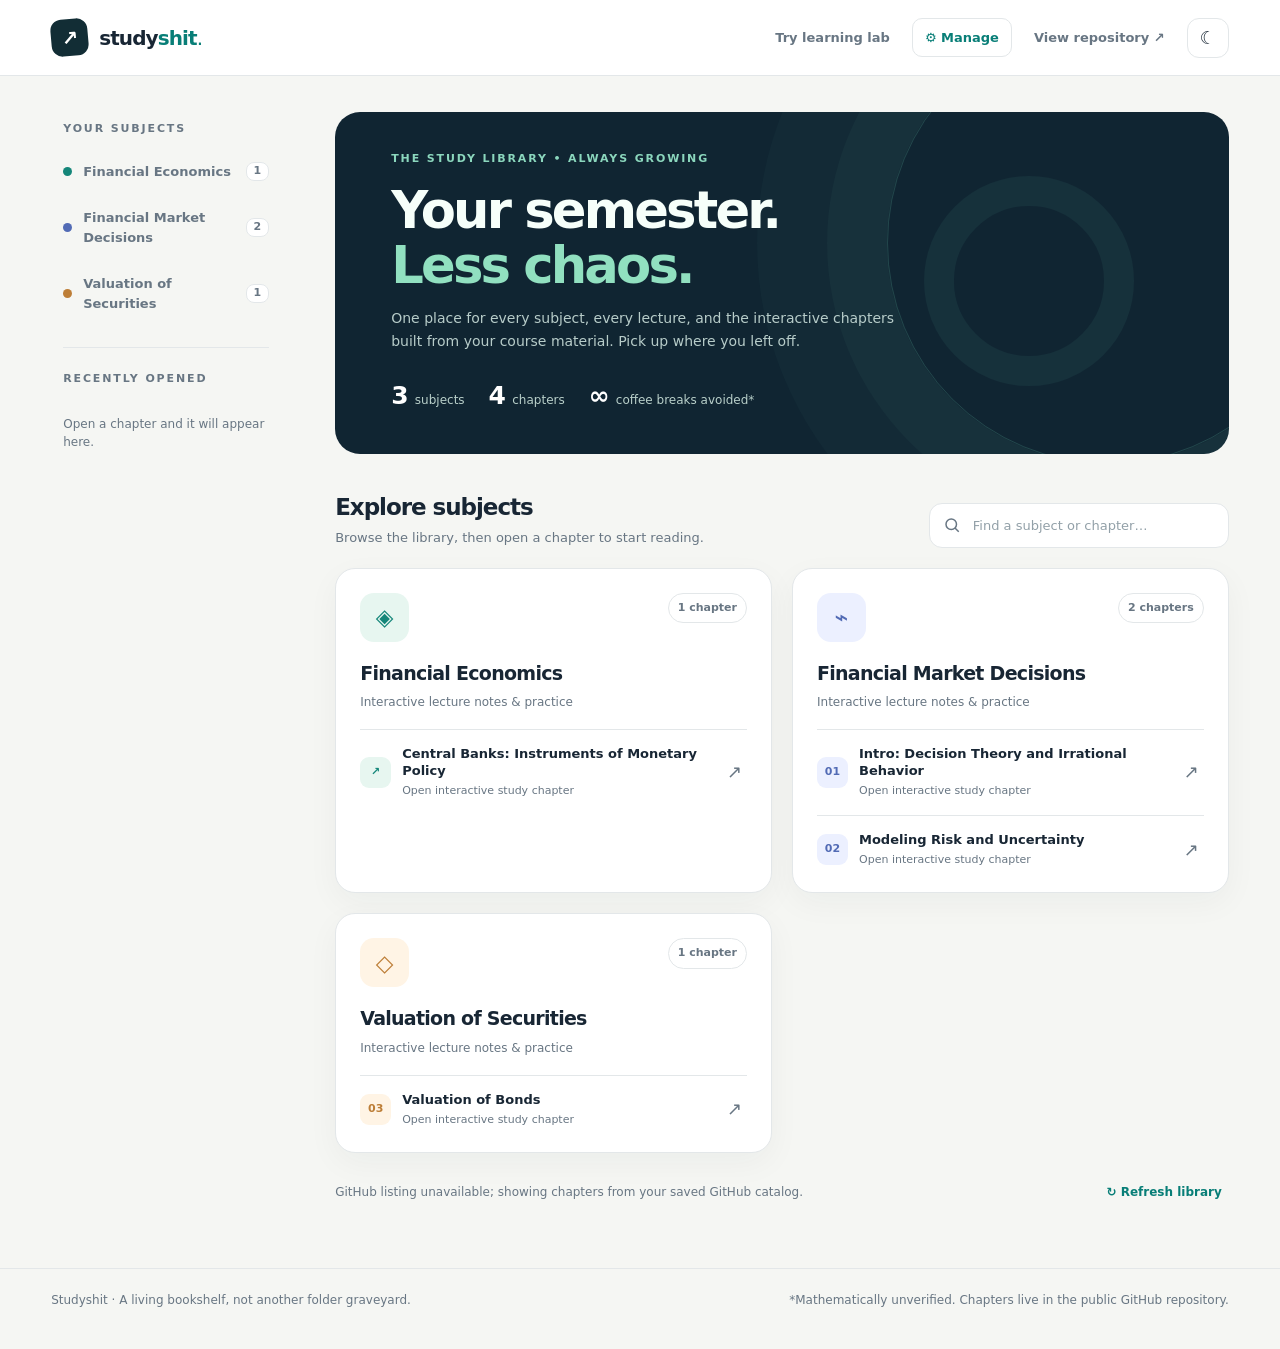
==== commit 9d5e0dfc: "Add one-click access to interaction lab from study portal" ====
--- a/index.html
+++ b/index.html
@@ -110,7 +110,7 @@
 <body>
 <header class="topbar">
  <a class="brand" href="./" aria-label="Studyshit home"><span class="brand-mark" aria-hidden="true">↗</span><span>study<span>shit</span><span style="font-weight:400">.</span></span></a>
- <div class="top-actions"><a class="small-link manage-link" href="./manage.html">⚙ Manage</a><a class="small-link" href="https://github.com/creativeidiot123/studyshit" target="_blank" rel="noopener noreferrer">View repository ↗</a><button class="icon-button" id="theme-toggle" aria-label="Toggle dark mode" title="Toggle dark mode">☾</button></div>
+ <div class="top-actions"><a class="small-link" href="./interaction-lab.html">Try learning lab</a><a class="small-link manage-link" href="./manage.html">⚙ Manage</a><a class="small-link" href="https://github.com/creativeidiot123/studyshit" target="_blank" rel="noopener noreferrer">View repository ↗</a><button class="icon-button" id="theme-toggle" aria-label="Toggle dark mode" title="Toggle dark mode">☾</button></div>
 </header>
 <div class="layout">
  <aside class="sidebar" aria-label="Library navigation">
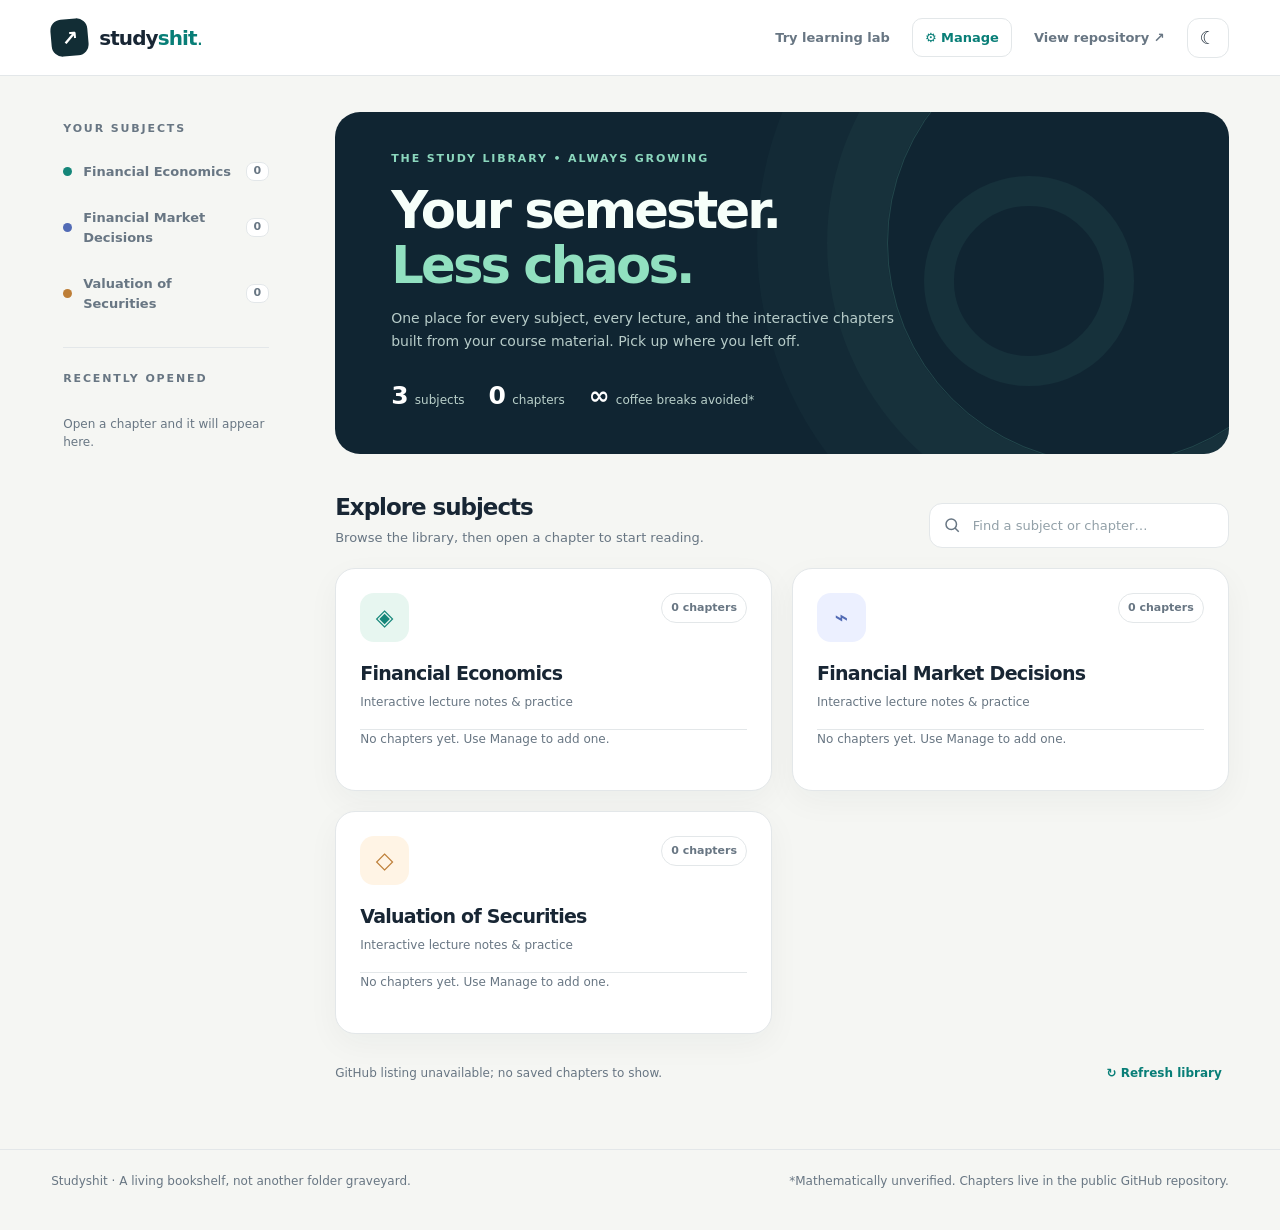
==== commit 01c51b28: "Reset study library: remove all lecture data and clear catalog" ====
--- a/index.html
+++ b/index.html
@@ -145,27 +145,17 @@
  </main>
 </div>
 <footer class="footer"><span>Studyshit · A living bookshelf, not another folder graveyard.</span><span>*Mathematically unverified. Chapters live in the public GitHub repository.</span></footer>
-<noscript><p>JavaScript is required for the searchable portal. You can still open the existing chapters directly:</p><ul>
-<li><a href="subjects/financial-economics/lectures/central-banks-instruments-of-monetary-policy/study.html">Central Banks: Instruments of Monetary Policy</a></li>
-<li><a href="subjects/financial-market-decisions/lectures/intro-decision-theory-and-irrational-behavior/study.html">Intro: Decision Theory and Irrational Behavior</a></li>
-<li><a href="subjects/financial-market-decisions/lectures/02-modeling-risk-and-uncertainty/study.html">Modeling Risk and Uncertainty</a></li>
-<li><a href="subjects/principles-of-corporate-finance/lectures/lecture-03-valuation-of-bonds/study.html">Valuation of Bonds</a></li>
-</ul></noscript>
+<noscript><p>JavaScript is required to browse the study library.</p></noscript>
 <script>
 (function(){
 "use strict";
 var REPO="creativeidiot123/studyshit";
 var BRANCH="main";
 var TREE_URL="https://api.github.com/repos/"+REPO+"/git/trees/"+BRANCH+"?recursive=1";
-var FALLBACK=[
-"subjects/financial-economics/lectures/central-banks-instruments-of-monetary-policy/study.html",
-"subjects/financial-market-decisions/lectures/intro-decision-theory-and-irrational-behavior/study.html",
-"subjects/financial-market-decisions/lectures/02-modeling-risk-and-uncertainty/study.html",
-"subjects/principles-of-corporate-finance/lectures/lecture-03-valuation-of-bonds/study.html"
-];
+var FALLBACK=[];
 var PATH_RULE=/^subjects\/[a-z0-9][a-z0-9-]*\/lectures\/[a-z0-9][a-z0-9-]*\/study\.html$/;
 var SUBJECT_LABELS={"financial-economics":"Financial Economics","financial-market-decisions":"Financial Market Decisions","principles-of-corporate-finance":"Principles of Corporate Finance"};
-var CHAPTER_LABELS={"central-banks-instruments-of-monetary-policy":"Central Banks: Instruments of Monetary Policy","intro-decision-theory-and-irrational-behavior":"Intro: Decision Theory and Irrational Behavior","02-modeling-risk-and-uncertainty":"Modeling Risk and Uncertainty","lecture-03-valuation-of-bonds":"Valuation of Bonds"};
+var CHAPTER_LABELS={};
 var PALETTES=[["#148679","#e7f6f0","◈"],["#526bb5","#ecf0ff","⌁"],["#bd7e37","#fff4e5","◇"],["#9571b5","#f4edfb","◎"],["#3184a7","#e7f4fa","✳"]];
 var entries=FALLBACK.map(fromPath);
 var catalog={version:1,subjects:[],chapters:[]};
@@ -184,8 +174,8 @@
 function sequence(slug){if(slug.indexOf("intro")===0)return 0;var match=slug.match(/^(?:lecture-)?(\d+)-/);return match?Number(match[1]):100}
 function linkFor(path){return "./?read="+encodeURIComponent(path)}
 function node(tag,cls,text){var el=document.createElement(tag);if(cls)el.className=cls;if(text!=null)el.textContent=text;return el}
-function saveRecent(entry){var h=readStore("studyshit_portal_recent",[]).filter(function(item){return item.path!==entry.path});h.unshift({path:entry.path,slug:entry.slug,subject:entry.subject});putStore("studyshit_portal_recent",h.slice(0,6))}
-function renderRecent(){var holder=document.getElementById("recent-list");holder.replaceChildren();var data=readStore("studyshit_portal_recent",[]).filter(function(item){return PATH_RULE.test(item.path)});if(!data.length){holder.appendChild(node("p","quiet","Open a chapter and it will appear here."));return}data.slice(0,4).forEach(function(item){var a=node("a","recent-item");a.href=linkFor(item.path);a.appendChild(node("strong","",getChapter(item.slug,item.path)));a.appendChild(node("span","",getSubject(item.subject)));a.addEventListener("click",function(){saveRecent(item)});holder.appendChild(a)})}
+function saveRecent(entry){var h=readStore("studyshit_portal_recent_v2",[]).filter(function(item){return item.path!==entry.path});h.unshift({path:entry.path,slug:entry.slug,subject:entry.subject});putStore("studyshit_portal_recent_v2",h.slice(0,6))}
+function renderRecent(){var holder=document.getElementById("recent-list");holder.replaceChildren();var data=readStore("studyshit_portal_recent_v2",[]).filter(function(item){return PATH_RULE.test(item.path)});if(!data.length){holder.appendChild(node("p","quiet","Open a chapter and it will appear here."));return}data.slice(0,4).forEach(function(item){var a=node("a","recent-item");a.href=linkFor(item.path);a.appendChild(node("strong","",getChapter(item.slug,item.path)));a.appendChild(node("span","",getSubject(item.subject)));a.addEventListener("click",function(){saveRecent(item)});holder.appendChild(a)})}
 function grouped(){var by={};entries.forEach(function(e){(by[e.subject]||(by[e.subject]=[])).push(e)});catalog.subjects.forEach(function(s){if(!by[s.slug])by[s.slug]=[]});return Object.keys(by).sort(function(a,b){var ai=catalog.subjects.findIndex(function(s){return s.slug===a}),bi=catalog.subjects.findIndex(function(s){return s.slug===b});return (ai<0?100000:ai)-(bi<0?100000:bi)||a.localeCompare(b)}).map(function(k){return {slug:k,chapters:by[k].sort(function(a,b){var ai=catalog.chapters.findIndex(function(c){return c.path===a.path}),bi=catalog.chapters.findIndex(function(c){return c.path===b.path});if(ai>=0&&bi>=0)return ai-bi;if(ai>=0)return -1;if(bi>=0)return 1;return sequence(a.slug)-sequence(b.slug)||a.slug.localeCompare(b.slug,undefined,{numeric:true})})}})}
 function render(){
 var all=grouped(),q=search.value.trim().toLowerCase();
@@ -240,16 +230,16 @@
 var known=catalog.chapters.filter(function(c){return c&&typeof c.path==="string"&&PATH_RULE.test(c.path)}).map(function(c){return c.path});
 var catalogKey=JSON.stringify(catalog);
 if(known.length){entries=known.map(fromPath);sourceNote.textContent="Showing saved library catalog while checking for additional chapters";render()}
-if(!force){try{var cached=JSON.parse(sessionStorage.getItem("studyshit_tree_cache")||"null");if(cached&&cached.catalogKey===catalogKey&&Date.now()-cached.time<5*60*1000&&Array.isArray(cached.paths)){entries=cached.paths.filter(function(p){return PATH_RULE.test(p)}).map(fromPath);sourceNote.textContent="Synced from GitHub · cached for a few minutes";render();updateStages();return}}catch(e){}}
+if(!force){try{var cached=JSON.parse(sessionStorage.getItem("studyshit_tree_cache_v2")||"null");if(cached&&cached.catalogKey===catalogKey&&Date.now()-cached.time<5*60*1000&&Array.isArray(cached.paths)){entries=cached.paths.filter(function(p){return PATH_RULE.test(p)}).map(fromPath);sourceNote.textContent="Synced from GitHub · cached for a few minutes";render();updateStages();return}}catch(e){}}
 sourceNote.textContent="Syncing subjects and chapters from GitHub…";
 try{
 var response=await fetch(TREE_URL,{cache:"no-store"});if(!response.ok)throw new Error("GitHub returned "+response.status);
 var data=await response.json();if(!Array.isArray(data.tree)||data.truncated)throw new Error("Incomplete repository listing");
 var paths=data.tree.filter(function(item){return item.type==="blob"&&PATH_RULE.test(item.path)}).map(function(item){return item.path});
 entries=paths.map(fromPath);
-try{sessionStorage.setItem("studyshit_tree_cache",JSON.stringify({time:Date.now(),catalogKey:catalogKey,paths:paths}))}catch(e){}
+try{sessionStorage.setItem("studyshit_tree_cache_v2",JSON.stringify({time:Date.now(),catalogKey:catalogKey,paths:paths}))}catch(e){}
 sourceNote.textContent="Live from GitHub · new chapters appear automatically";render();updateStages()
-}catch(error){sourceNote.textContent=known.length?"GitHub listing unavailable; showing chapters from your saved GitHub catalog.":"GitHub listing and catalog unavailable; showing the original chapter links.";entries=(known.length?known:FALLBACK).map(fromPath);render();updateStages()}
+}catch(error){sourceNote.textContent=known.length?"GitHub listing unavailable; showing chapters from your saved GitHub catalog.":"GitHub listing unavailable; no saved chapters to show.";entries=(known.length?known:FALLBACK).map(fromPath);render();updateStages()}
 }
 document.getElementById("refresh-button").addEventListener("click",function(){refresh(true)});
 refresh(false);
